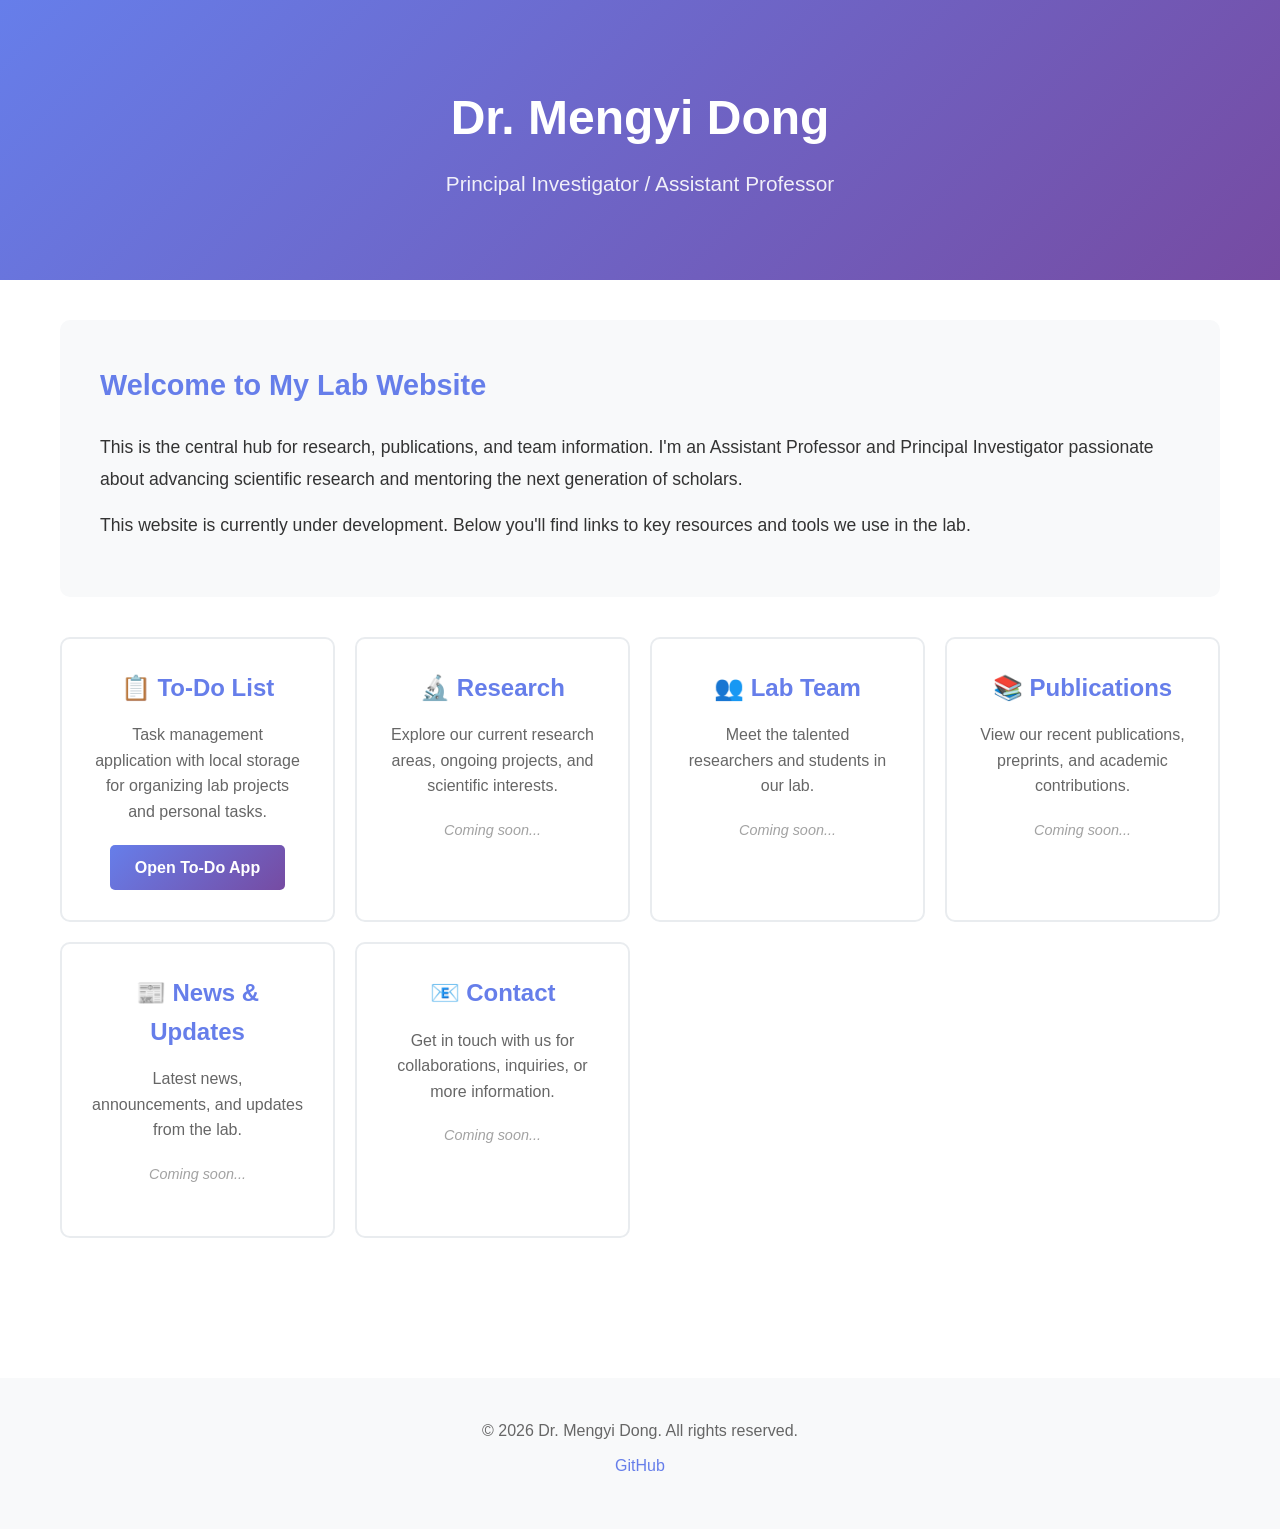
==== index.html @ 817b5041 "Add root index.html for GitHub Pages" ====
<!DOCTYPE html>
<html lang="en">
<head>
    <meta charset="UTF-8">
    <meta name="viewport" content="width=device-width, initial-scale=1.0">
    <title>Dr. Mengyi Dong - Lab Website</title>
    <style>
        * {
            margin: 0;
            padding: 0;
            box-sizing: border-box;
        }

        body {
            font-family: 'Segoe UI', Tahoma, Geneva, Verdana, sans-serif;
            line-height: 1.6;
            color: #333;
        }

        header {
            background: linear-gradient(135deg, #667eea 0%, #764ba2 100%);
            color: white;
            padding: 80px 20px;
            text-align: center;
        }

        header h1 {
            font-size: 3em;
            margin-bottom: 10px;
        }

        header p {
            font-size: 1.3em;
            opacity: 0.9;
        }

        .container {
            max-width: 1200px;
            margin: 0 auto;
            padding: 40px 20px;
        }

        .intro {
            background: #f8f9fa;
            padding: 40px;
            border-radius: 10px;
            margin-bottom: 40px;
            line-height: 1.8;
        }

        .intro h2 {
            color: #667eea;
            margin-bottom: 20px;
            font-size: 1.8em;
        }

        .intro p {
            margin-bottom: 15px;
            font-size: 1.1em;
        }

        .links {
            display: grid;
            grid-template-columns: repeat(auto-fit, minmax(250px, 1fr));
            gap: 20px;
            margin: 40px 0;
        }

        .link-card {
            background: white;
            border: 2px solid #e9ecef;
            border-radius: 10px;
            padding: 30px;
            text-align: center;
            transition: all 0.3s ease;
            text-decoration: none;
            color: inherit;
        }

        .link-card:hover {
            transform: translateY(-5px);
            box-shadow: 0 10px 30px rgba(102, 126, 234, 0.2);
            border-color: #667eea;
        }

        .link-card h3 {
            color: #667eea;
            margin-bottom: 15px;
            font-size: 1.5em;
        }

        .link-card p {
            color: #666;
            margin-bottom: 20px;
        }

        .link-card a {
            display: inline-block;
            background: linear-gradient(135deg, #667eea 0%, #764ba2 100%);
            color: white;
            padding: 10px 25px;
            border-radius: 5px;
            text-decoration: none;
            font-weight: 600;
            transition: all 0.3s ease;
        }

        .link-card a:hover {
            transform: scale(1.05);
        }

        footer {
            text-align: center;
            padding: 40px 20px;
            background: #f8f9fa;
            margin-top: 60px;
            color: #666;
        }

        footer p {
            margin-bottom: 10px;
        }

        .coming-soon {
            opacity: 0.6;
            font-style: italic;
            font-size: 0.9em;
        }
    </style>
</head>
<body>
    <header>
        <h1>Dr. Mengyi Dong</h1>
        <p>Principal Investigator / Assistant Professor</p>
    </header>

    <div class="container">
        <div class="intro">
            <h2>Welcome to My Lab Website</h2>
            <p>
                This is the central hub for research, publications, and team information. 
                I'm an Assistant Professor and Principal Investigator passionate about advancing 
                scientific research and mentoring the next generation of scholars.
            </p>
            <p>
                This website is currently under development. Below you'll find links to key resources 
                and tools we use in the lab.
            </p>
        </div>

        <div class="links">
            <div class="link-card">
                <h3>📋 To-Do List</h3>
                <p>Task management application with local storage for organizing lab projects and personal tasks.</p>
                <a href="/todo/">Open To-Do App</a>
            </div>

            <div class="link-card">
                <h3>🔬 Research</h3>
                <p>Explore our current research areas, ongoing projects, and scientific interests.</p>
                <p class="coming-soon">Coming soon...</p>
            </div>

            <div class="link-card">
                <h3>👥 Lab Team</h3>
                <p>Meet the talented researchers and students in our lab.</p>
                <p class="coming-soon">Coming soon...</p>
            </div>

            <div class="link-card">
                <h3>📚 Publications</h3>
                <p>View our recent publications, preprints, and academic contributions.</p>
                <p class="coming-soon">Coming soon...</p>
            </div>

            <div class="link-card">
                <h3>📰 News & Updates</h3>
                <p>Latest news, announcements, and updates from the lab.</p>
                <p class="coming-soon">Coming soon...</p>
            </div>

            <div class="link-card">
                <h3>📧 Contact</h3>
                <p>Get in touch with us for collaborations, inquiries, or more information.</p>
                <p class="coming-soon">Coming soon...</p>
            </div>
        </div>
    </div>

    <footer>
        <p>&copy; 2026 Dr. Mengyi Dong. All rights reserved.</p>
        <p><a href="https://github.com/mengyidong" style="color: #667eea; text-decoration: none;">GitHub</a></p>
    </footer>
</body>
</html>
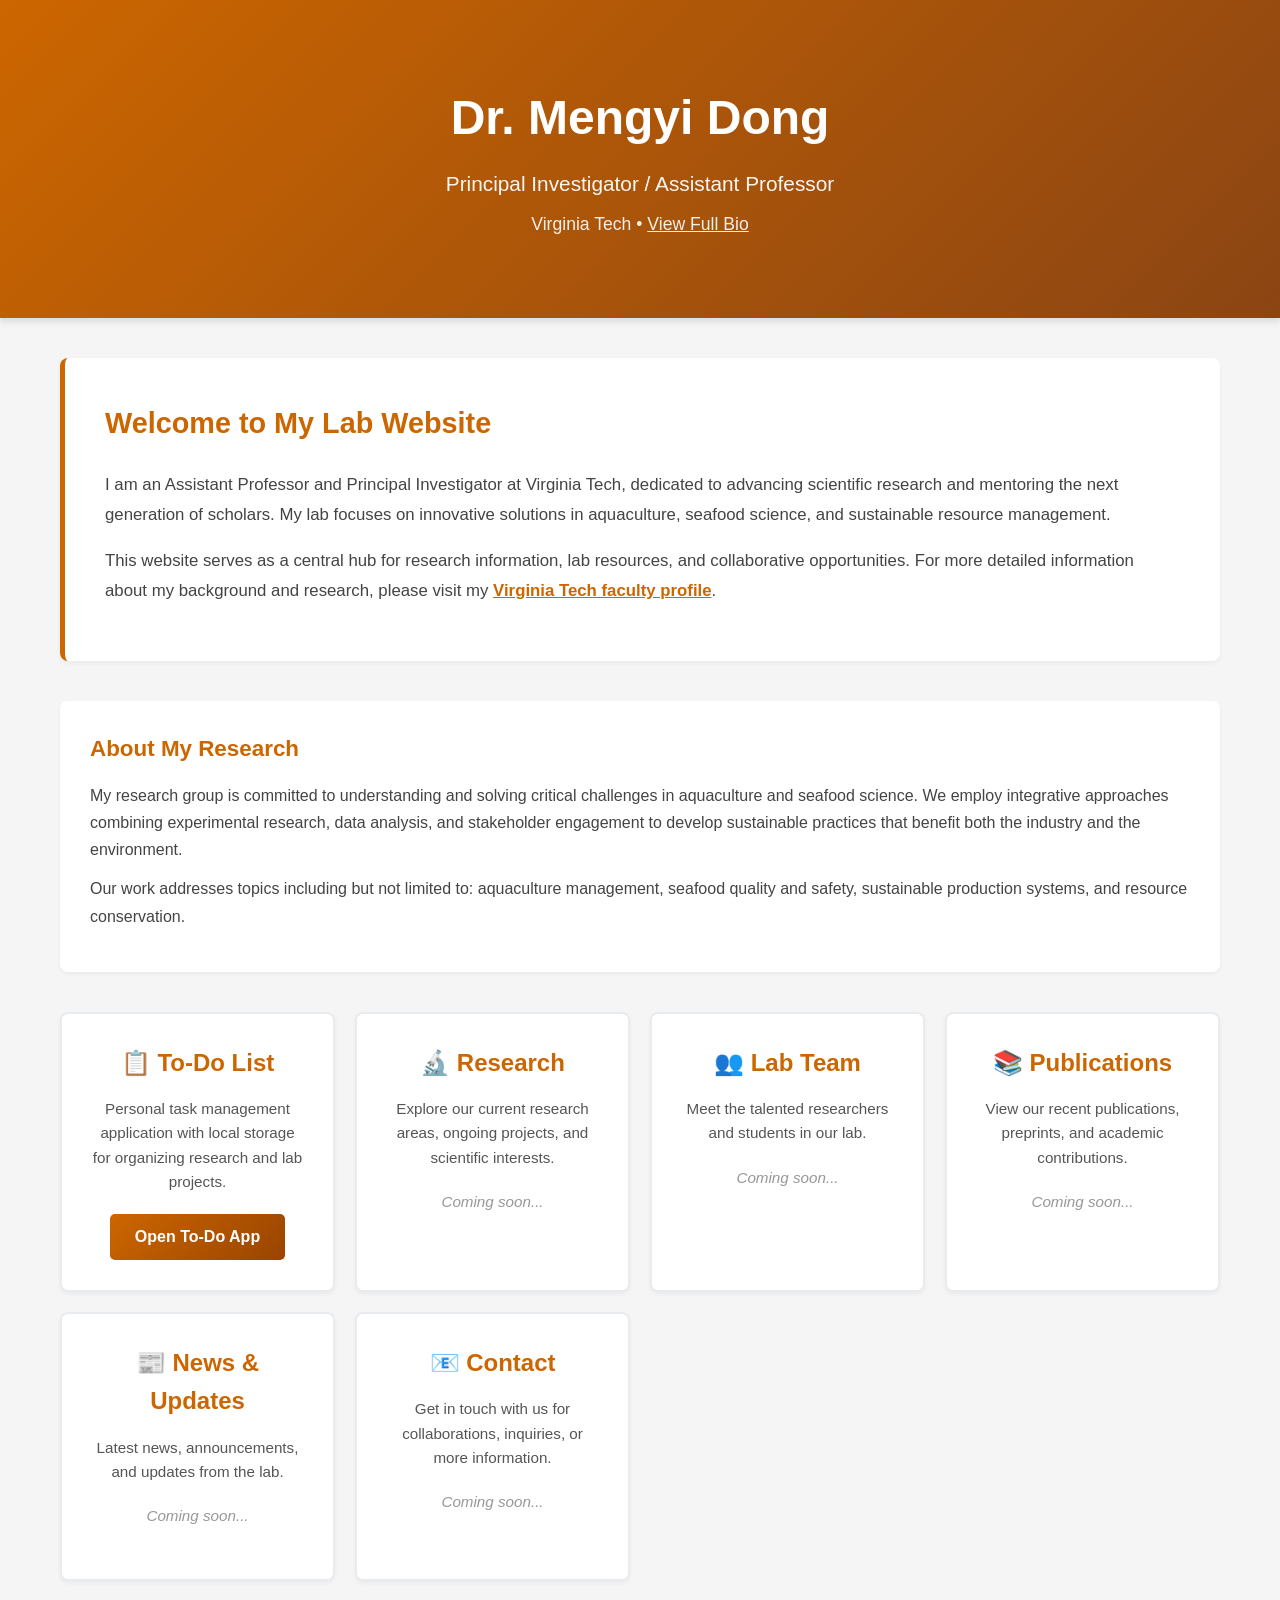
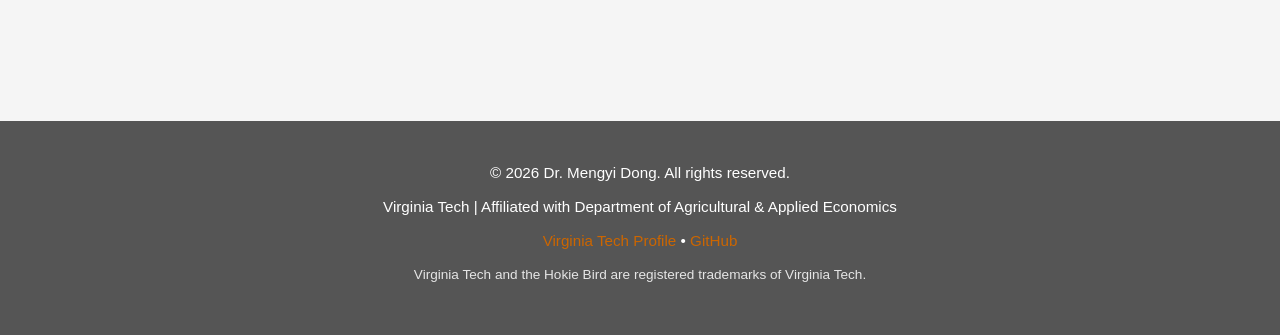
==== commit eb83208a: "Update website with Virginia Tech branding and content" ====
--- a/index.html
+++ b/index.html
@@ -3,7 +3,7 @@
 <head>
     <meta charset="UTF-8">
     <meta name="viewport" content="width=device-width, initial-scale=1.0">
-    <title>Dr. Mengyi Dong - Lab Website</title>
+    <title>Dr. Mengyi Dong - Virginia Tech</title>
     <style>
         * {
             margin: 0;
@@ -15,23 +15,43 @@
             font-family: 'Segoe UI', Tahoma, Geneva, Verdana, sans-serif;
             line-height: 1.6;
             color: #333;
+            background-color: #f5f5f5;
         }
 
         header {
-            background: linear-gradient(135deg, #667eea 0%, #764ba2 100%);
+            background: linear-gradient(135deg, #CC6600 0%, #8B4513 100%);
             color: white;
             padding: 80px 20px;
             text-align: center;
+            box-shadow: 0 4px 6px rgba(0, 0, 0, 0.1);
         }
 
         header h1 {
             font-size: 3em;
             margin-bottom: 10px;
-        }
-
-        header p {
+            font-weight: 700;
+        }
+
+        .subtitle {
             font-size: 1.3em;
+            opacity: 0.95;
+            margin-bottom: 5px;
+        }
+
+        .vt-affiliation {
+            font-size: 1.1em;
             opacity: 0.9;
+            margin-top: 10px;
+        }
+
+        .vt-affiliation a {
+            color: white;
+            text-decoration: underline;
+            transition: opacity 0.3s ease;
+        }
+
+        .vt-affiliation a:hover {
+            opacity: 0.8;
         }
 
         .container {
@@ -41,22 +61,47 @@
         }
 
         .intro {
-            background: #f8f9fa;
+            background: white;
             padding: 40px;
-            border-radius: 10px;
+            border-radius: 8px;
             margin-bottom: 40px;
             line-height: 1.8;
+            box-shadow: 0 2px 4px rgba(0, 0, 0, 0.05);
+            border-left: 5px solid #CC6600;
         }
 
         .intro h2 {
-            color: #667eea;
+            color: #CC6600;
             margin-bottom: 20px;
             font-size: 1.8em;
+            font-weight: 700;
         }
 
         .intro p {
             margin-bottom: 15px;
-            font-size: 1.1em;
+            font-size: 1.05em;
+            color: #444;
+        }
+
+        .bio-section {
+            background: white;
+            padding: 30px;
+            border-radius: 8px;
+            margin-bottom: 30px;
+            box-shadow: 0 2px 4px rgba(0, 0, 0, 0.05);
+        }
+
+        .bio-section h3 {
+            color: #CC6600;
+            margin-bottom: 15px;
+            font-size: 1.4em;
+            font-weight: 600;
+        }
+
+        .bio-section p {
+            color: #444;
+            margin-bottom: 12px;
+            line-height: 1.7;
         }
 
         .links {
@@ -69,34 +114,37 @@
         .link-card {
             background: white;
             border: 2px solid #e9ecef;
-            border-radius: 10px;
+            border-radius: 8px;
             padding: 30px;
             text-align: center;
             transition: all 0.3s ease;
             text-decoration: none;
             color: inherit;
+            box-shadow: 0 2px 4px rgba(0, 0, 0, 0.05);
         }
 
         .link-card:hover {
             transform: translateY(-5px);
-            box-shadow: 0 10px 30px rgba(102, 126, 234, 0.2);
-            border-color: #667eea;
+            box-shadow: 0 8px 12px rgba(204, 102, 0, 0.15);
+            border-color: #CC6600;
         }
 
         .link-card h3 {
-            color: #667eea;
+            color: #CC6600;
             margin-bottom: 15px;
             font-size: 1.5em;
+            font-weight: 600;
         }
 
         .link-card p {
-            color: #666;
+            color: #555;
             margin-bottom: 20px;
+            font-size: 0.95em;
         }
 
         .link-card a {
             display: inline-block;
-            background: linear-gradient(135deg, #667eea 0%, #764ba2 100%);
+            background: linear-gradient(135deg, #CC6600 0%, #994400 100%);
             color: white;
             padding: 10px 25px;
             border-radius: 5px;
@@ -107,51 +155,102 @@
 
         .link-card a:hover {
             transform: scale(1.05);
+            box-shadow: 0 4px 8px rgba(204, 102, 0, 0.3);
         }
 
         footer {
             text-align: center;
             padding: 40px 20px;
-            background: #f8f9fa;
+            background: #555555;
+            color: white;
             margin-top: 60px;
-            color: #666;
         }
 
         footer p {
             margin-bottom: 10px;
+            font-size: 0.95em;
+        }
+
+        footer a {
+            color: #CC6600;
+            text-decoration: none;
+            transition: opacity 0.3s ease;
+        }
+
+        footer a:hover {
+            opacity: 0.8;
+            text-decoration: underline;
         }
 
         .coming-soon {
             opacity: 0.6;
             font-style: italic;
             font-size: 0.9em;
+        }
+
+        .vt-logo-info {
+            font-size: 0.85em;
+            margin-top: 10px;
+            opacity: 0.85;
+        }
+
+        @media (max-width: 768px) {
+            header h1 {
+                font-size: 2em;
+            }
+
+            .subtitle {
+                font-size: 1.1em;
+            }
+
+            .links {
+                grid-template-columns: 1fr;
+            }
         }
     </style>
 </head>
 <body>
     <header>
         <h1>Dr. Mengyi Dong</h1>
-        <p>Principal Investigator / Assistant Professor</p>
+        <p class="subtitle">Principal Investigator / Assistant Professor</p>
+        <p class="vt-affiliation">
+            Virginia Tech • 
+            <a href="https://www.arec.vaes.vt.edu/arec/virginia-seafood/people/dong-bio.html" target="_blank">View Full Bio</a>
+        </p>
     </header>
 
     <div class="container">
         <div class="intro">
             <h2>Welcome to My Lab Website</h2>
             <p>
-                This is the central hub for research, publications, and team information. 
-                I'm an Assistant Professor and Principal Investigator passionate about advancing 
-                scientific research and mentoring the next generation of scholars.
-            </p>
-            <p>
-                This website is currently under development. Below you'll find links to key resources 
-                and tools we use in the lab.
+                I am an Assistant Professor and Principal Investigator at Virginia Tech, dedicated to advancing 
+                scientific research and mentoring the next generation of scholars. My lab focuses on innovative solutions 
+                in aquaculture, seafood science, and sustainable resource management.
+            </p>
+            <p>
+                This website serves as a central hub for research information, lab resources, and collaborative opportunities. 
+                For more detailed information about my background and research, please visit my 
+                <a href="https://www.arec.vaes.vt.edu/arec/virginia-seafood/people/dong-bio.html" target="_blank" style="color: #CC6600; font-weight: 600;">Virginia Tech faculty profile</a>.
             </p>
         </div>
 
+        <div class="bio-section">
+            <h3>About My Research</h3>
+            <p>
+                My research group is committed to understanding and solving critical challenges in aquaculture and seafood science. 
+                We employ integrative approaches combining experimental research, data analysis, and stakeholder engagement to develop 
+                sustainable practices that benefit both the industry and the environment.
+            </p>
+            <p>
+                Our work addresses topics including but not limited to: aquaculture management, seafood quality and safety, 
+                sustainable production systems, and resource conservation.
+            </p>
+        </div>
+
         <div class="links">
             <div class="link-card">
                 <h3>📋 To-Do List</h3>
-                <p>Task management application with local storage for organizing lab projects and personal tasks.</p>
+                <p>Personal task management application with local storage for organizing research and lab projects.</p>
                 <a href="/todo/">Open To-Do App</a>
             </div>
 
@@ -189,7 +288,12 @@
 
     <footer>
         <p>&copy; 2026 Dr. Mengyi Dong. All rights reserved.</p>
-        <p><a href="https://github.com/mengyidong" style="color: #667eea; text-decoration: none;">GitHub</a></p>
+        <p>Virginia Tech | Affiliated with Department of Agricultural & Applied Economics</p>
+        <p>
+            <a href="https://www.arec.vaes.vt.edu/arec/virginia-seafood/people/dong-bio.html">Virginia Tech Profile</a> • 
+            <a href="https://github.com/mengyidong">GitHub</a>
+        </p>
+        <p class="vt-logo-info">Virginia Tech and the Hokie Bird are registered trademarks of Virginia Tech.</p>
     </footer>
 </body>
 </html>
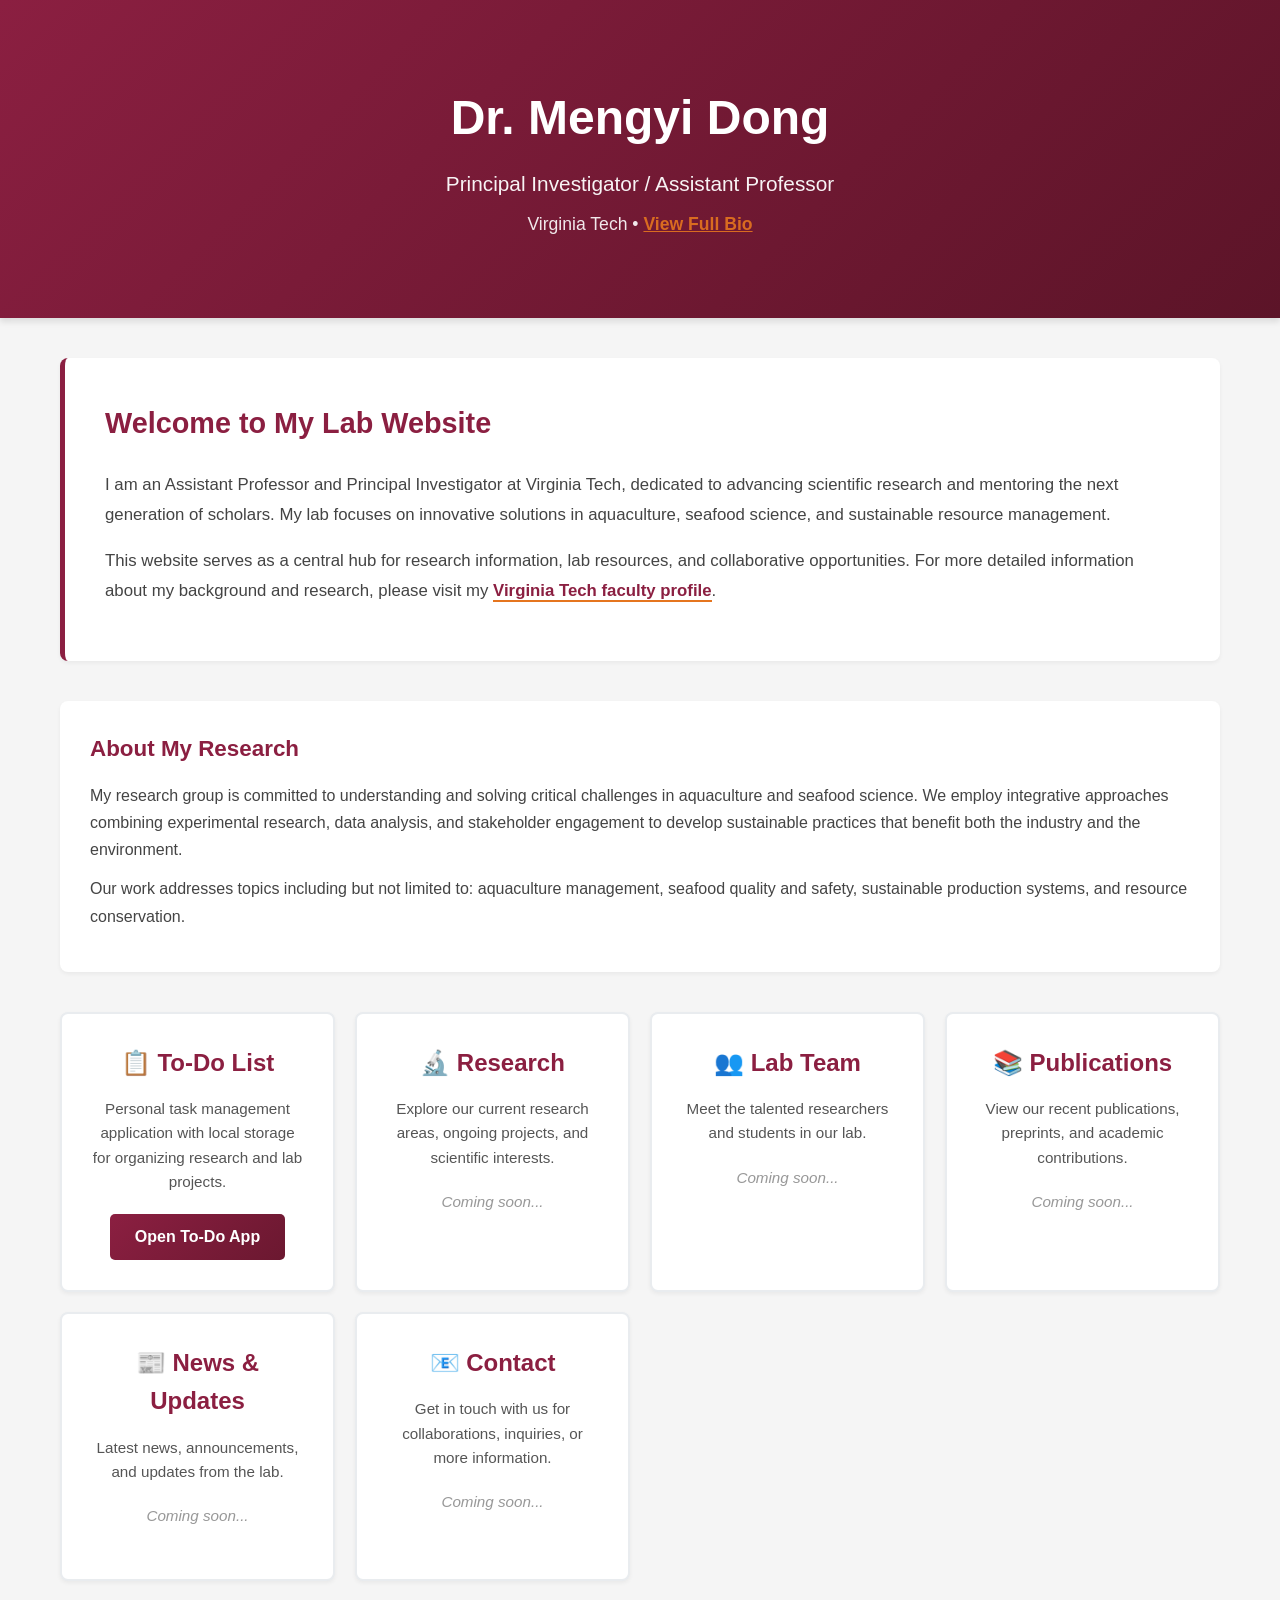
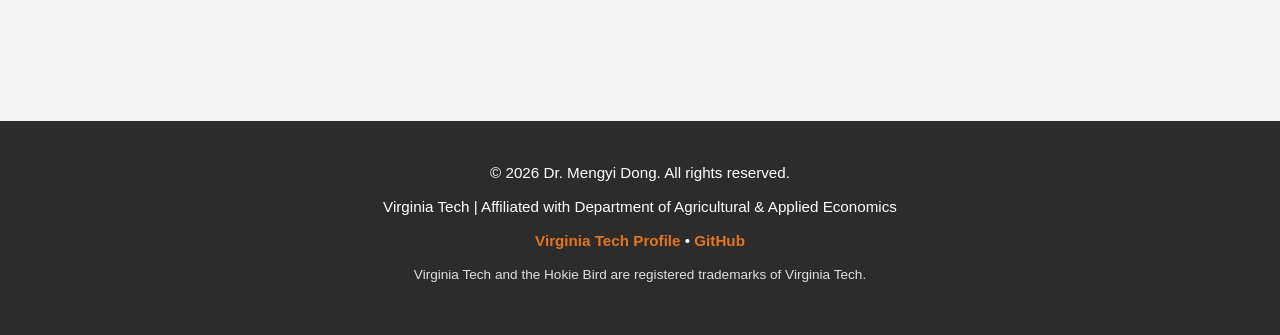
==== commit cb30bc8a: "Update website color theme to Chicago Maroon and Burnt Orange" ====
--- a/index.html
+++ b/index.html
@@ -3,7 +3,7 @@
 <head>
     <meta charset="UTF-8">
     <meta name="viewport" content="width=device-width, initial-scale=1.0">
-    <title>Dr. Mengyi Dong - Virginia Tech</title>
+    <title>Dr. Mengyi Dong - Lab Website</title>
     <style>
         * {
             margin: 0;
@@ -19,7 +19,7 @@
         }
 
         header {
-            background: linear-gradient(135deg, #CC6600 0%, #8B4513 100%);
+            background: linear-gradient(135deg, #8B1F41 0%, #5C1428 100%);
             color: white;
             padding: 80px 20px;
             text-align: center;
@@ -45,9 +45,10 @@
         }
 
         .vt-affiliation a {
-            color: white;
+            color: #E5751F;
             text-decoration: underline;
             transition: opacity 0.3s ease;
+            font-weight: 600;
         }
 
         .vt-affiliation a:hover {
@@ -67,11 +68,11 @@
             margin-bottom: 40px;
             line-height: 1.8;
             box-shadow: 0 2px 4px rgba(0, 0, 0, 0.05);
-            border-left: 5px solid #CC6600;
+            border-left: 5px solid #8B1F41;
         }
 
         .intro h2 {
-            color: #CC6600;
+            color: #8B1F41;
             margin-bottom: 20px;
             font-size: 1.8em;
             font-weight: 700;
@@ -81,6 +82,19 @@
             margin-bottom: 15px;
             font-size: 1.05em;
             color: #444;
+        }
+
+        .intro a {
+            color: #8B1F41;
+            font-weight: 600;
+            text-decoration: none;
+            border-bottom: 2px solid #E5751F;
+            transition: all 0.3s ease;
+        }
+
+        .intro a:hover {
+            color: #E5751F;
+            border-bottom-color: #8B1F41;
         }
 
         .bio-section {
@@ -92,7 +106,7 @@
         }
 
         .bio-section h3 {
-            color: #CC6600;
+            color: #8B1F41;
             margin-bottom: 15px;
             font-size: 1.4em;
             font-weight: 600;
@@ -125,12 +139,12 @@
 
         .link-card:hover {
             transform: translateY(-5px);
-            box-shadow: 0 8px 12px rgba(204, 102, 0, 0.15);
-            border-color: #CC6600;
+            box-shadow: 0 8px 12px rgba(139, 31, 65, 0.15);
+            border-color: #8B1F41;
         }
 
         .link-card h3 {
-            color: #CC6600;
+            color: #8B1F41;
             margin-bottom: 15px;
             font-size: 1.5em;
             font-weight: 600;
@@ -144,7 +158,7 @@
 
         .link-card a {
             display: inline-block;
-            background: linear-gradient(135deg, #CC6600 0%, #994400 100%);
+            background: linear-gradient(135deg, #8B1F41 0%, #6B1830 100%);
             color: white;
             padding: 10px 25px;
             border-radius: 5px;
@@ -155,13 +169,13 @@
 
         .link-card a:hover {
             transform: scale(1.05);
-            box-shadow: 0 4px 8px rgba(204, 102, 0, 0.3);
+            box-shadow: 0 4px 8px rgba(139, 31, 65, 0.3);
         }
 
         footer {
             text-align: center;
             padding: 40px 20px;
-            background: #555555;
+            background: #2c2c2c;
             color: white;
             margin-top: 60px;
         }
@@ -172,9 +186,10 @@
         }
 
         footer a {
-            color: #CC6600;
+            color: #E5751F;
             text-decoration: none;
             transition: opacity 0.3s ease;
+            font-weight: 600;
         }
 
         footer a:hover {
@@ -230,7 +245,7 @@
             <p>
                 This website serves as a central hub for research information, lab resources, and collaborative opportunities. 
                 For more detailed information about my background and research, please visit my 
-                <a href="https://www.arec.vaes.vt.edu/arec/virginia-seafood/people/dong-bio.html" target="_blank" style="color: #CC6600; font-weight: 600;">Virginia Tech faculty profile</a>.
+                <a href="https://www.arec.vaes.vt.edu/arec/virginia-seafood/people/dong-bio.html" target="_blank">Virginia Tech faculty profile</a>.
             </p>
         </div>
 
